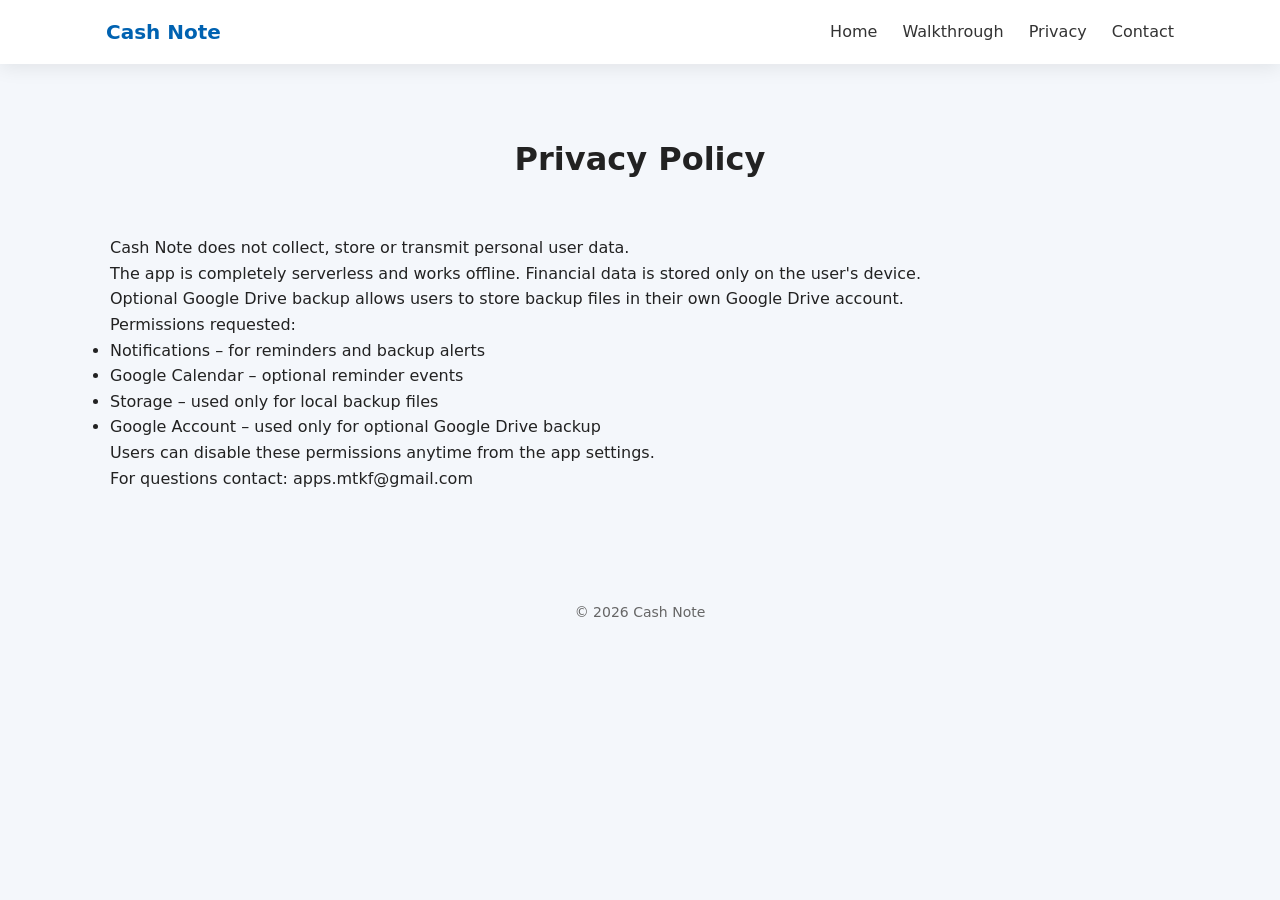
==== privacy.html @ 0a84a0a5 "Privacy policy" ====
<!DOCTYPE html>
<html>
<head>
<meta charset="UTF-8">
<meta name="viewport" content="width=device-width,initial-scale=1">
<title>Privacy Policy - Cash Note</title>
<link rel="stylesheet" href="style.css">
</head>

<body>

<nav>
<div class="nav-container">
<div class="logo">Cash Note</div>

<div class="nav-links">
<a href="index.html">Home</a>
<a href="walkthrough.html">Walkthrough</a>
<a href="privacy.html">Privacy</a>
<a href="mailto:apps.mtkf@gmail.com">Contact</a>
</div>
</div>
</nav>

<section>

<div class="section-title">
<h2>Privacy Policy</h2>
</div>

<p>
Cash Note does not collect, store or transmit personal user data.
</p>

<p>
The app is completely serverless and works offline. Financial data is stored only on the user's device.
</p>

<p>
Optional Google Drive backup allows users to store backup files in their own Google Drive account.
</p>

<p>
Permissions requested:
</p>

<ul>

<li>Notifications – for reminders and backup alerts</li>

<li>Google Calendar – optional reminder events</li>

<li>Storage – used only for local backup files</li>

<li>Google Account – used only for optional Google Drive backup</li>

</ul>

<p>
Users can disable these permissions anytime from the app settings.
</p>

<p>
For questions contact: apps.mtkf@gmail.com
</p>

</section>

<footer>

<p>
© 2026 Cash Note
</p>

</footer>

</body>
</html>
---- style.css ----
*{
margin:0;
padding:0;
box-sizing:border-box;
font-family:system-ui,-apple-system,Segoe UI,Roboto,sans-serif;
}

body{
background:#f4f7fb;
color:#222;
line-height:1.6;
}

/* NAVBAR */

nav{
background:white;
box-shadow:0 4px 18px rgba(0,0,0,.08);
position:sticky;
top:0;
z-index:100;
}

.nav-container{
max-width:1100px;
margin:auto;
display:flex;
justify-content:space-between;
align-items:center;
padding:16px;
}

.logo{
font-weight:700;
font-size:20px;
color:#0062B1;
}

.nav-links a{
margin-left:20px;
text-decoration:none;
color:#333;
font-weight:500;
}

.nav-links a:hover{
color:#0062B1;
}

/* HERO */

.hero{
background:linear-gradient(135deg,#0062B1,#2fa2ff);
color:white;
text-align:center;
padding:90px 20px;
}

.hero h1{
font-size:48px;
margin-bottom:15px;
}

.hero p{
max-width:650px;
margin:auto;
opacity:.95;
}

.play-btn{
display:inline-block;
margin-top:30px;
background:white;
color:#0062B1;
padding:14px 28px;
border-radius:8px;
text-decoration:none;
font-weight:600;
box-shadow:0 6px 20px rgba(0,0,0,.15);
}

/* SECTIONS */

section{
max-width:1100px;
margin:auto;
padding:70px 20px;
}

.section-title{
text-align:center;
margin-bottom:50px;
}

.section-title h2{
font-size:32px;
margin-bottom:8px;
}

/* FEATURES */

.features{
display:grid;
grid-template-columns:repeat(auto-fit,minmax(240px,1fr));
gap:25px;
}

.card{
background:white;
padding:25px;
border-radius:12px;
box-shadow:0 6px 20px rgba(0,0,0,.08);
}

.card h3{
color:#0062B1;
margin-bottom:10px;
}

/* SCREENSHOTS */

.gallery{
display:grid;
grid-template-columns:repeat(auto-fit,minmax(220px,1fr));
gap:30px;
}

.phone{
background:white;
padding:15px;
border-radius:18px;
box-shadow:0 10px 25px rgba(0,0,0,.12);
text-align:center;
}

.phone img{
width:100%;
aspect-ratio:9/16;
border-radius:12px;
object-fit:cover;
background:#ddd;
}

.phone p{
margin-top:10px;
font-size:14px;
}

/* BUTTON */

.btn{
display:inline-block;
background:#0062B1;
color:white;
padding:12px 22px;
border-radius:8px;
text-decoration:none;
font-weight:600;
}

/* FOOTER */

footer{
text-align:center;
padding:40px;
font-size:14px;
color:#666;
}

/* MOBILE */

@media(max-width:600px){

.hero h1{
font-size:36px;
}

.nav-links a{
margin-left:12px;
}

}
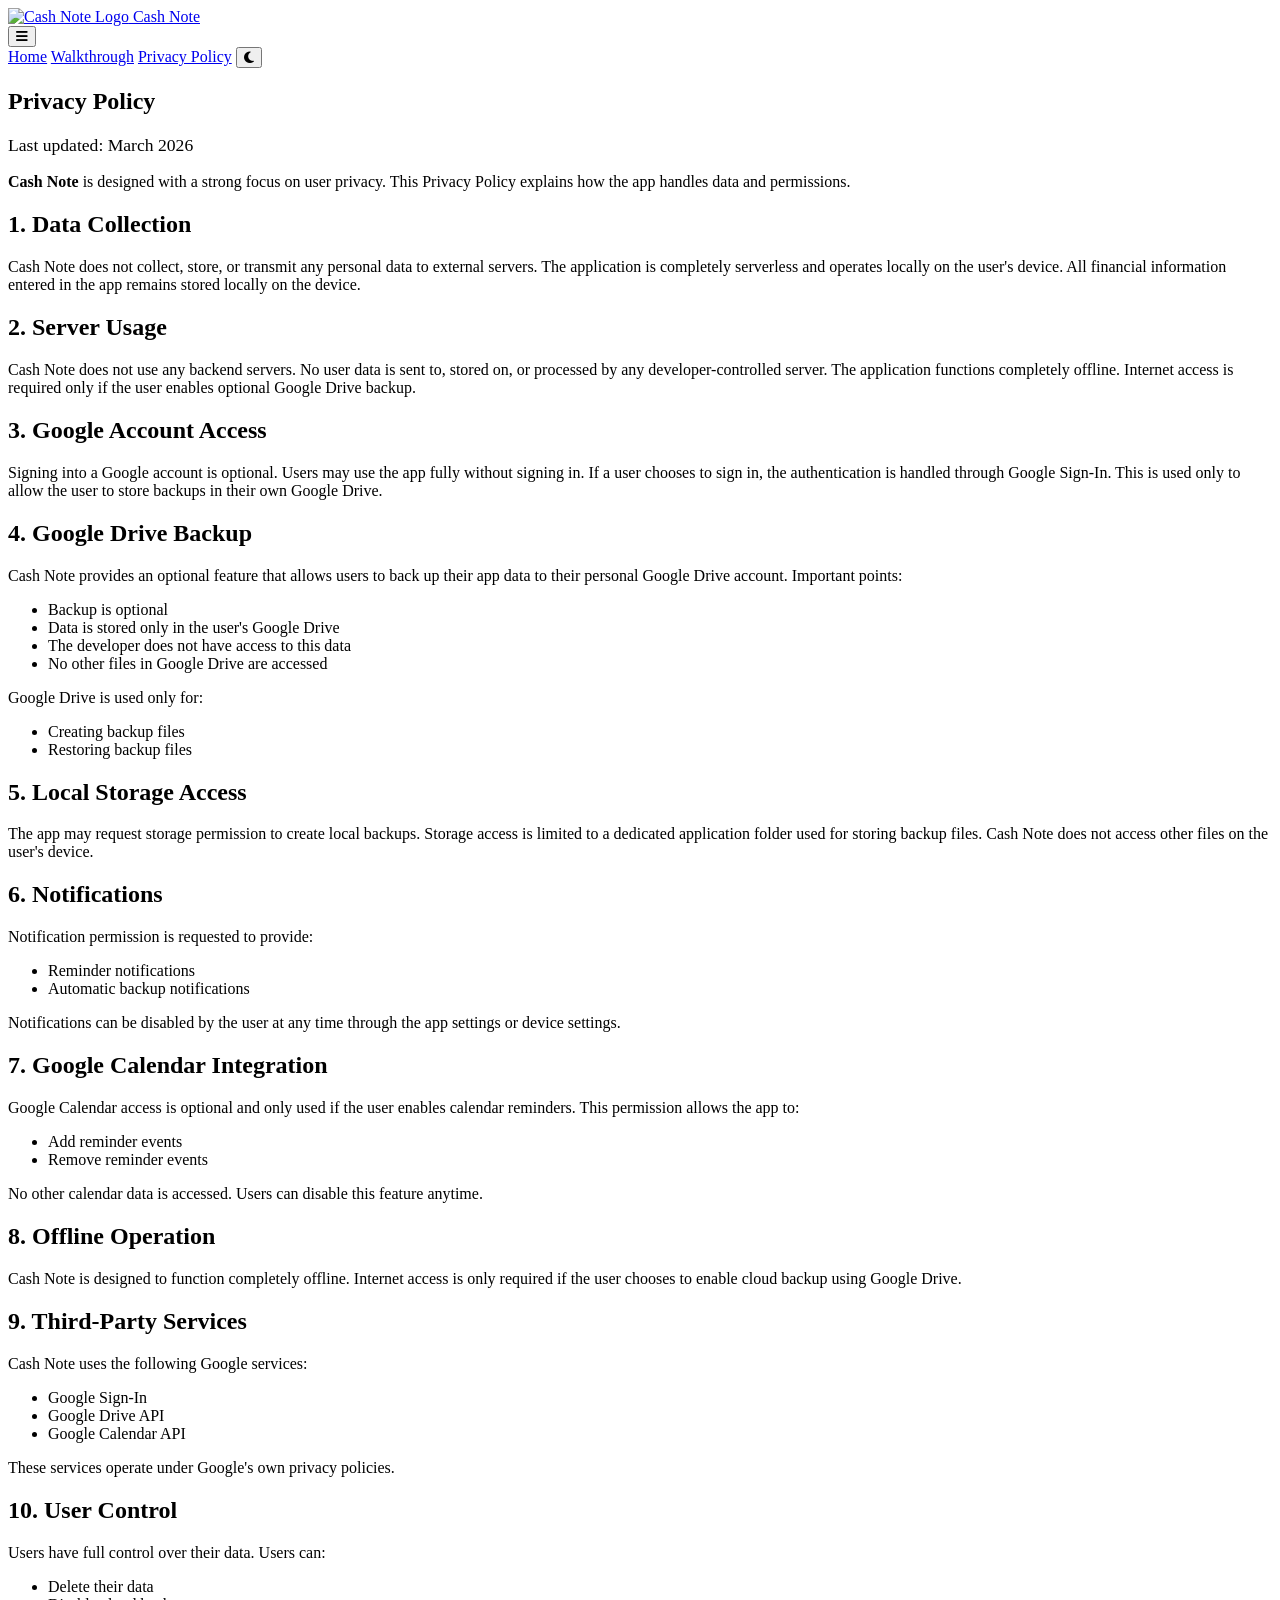
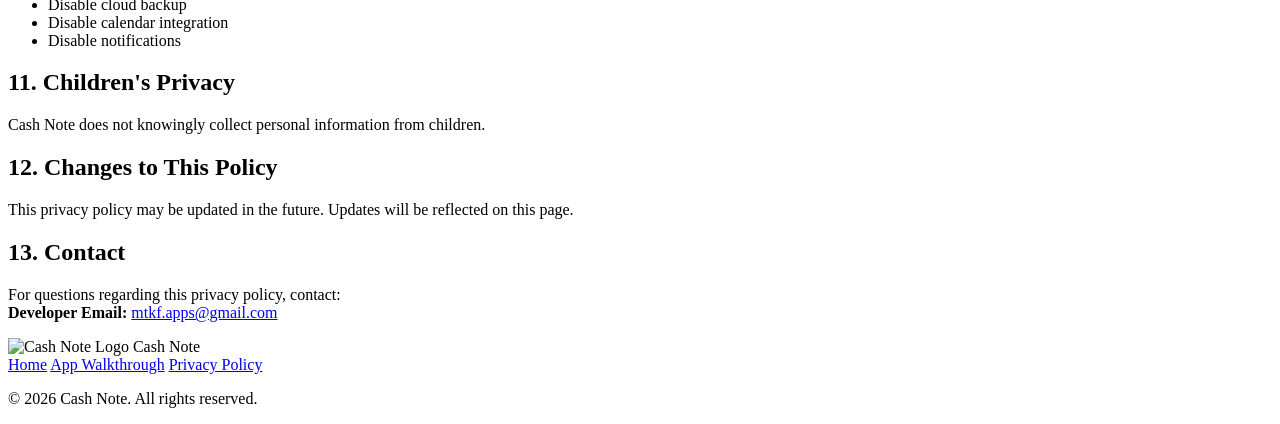
==== commit 737ebe47: "Modern UI" ====
--- a/privacy.html
+++ b/privacy.html
@@ -1,78 +1,147 @@
 <!DOCTYPE html>
-<html>
+<html lang="en">
 <head>
-<meta charset="UTF-8">
-<meta name="viewport" content="width=device-width,initial-scale=1">
-<title>Privacy Policy - Cash Note</title>
-<link rel="stylesheet" href="style.css">
+    <meta charset="UTF-8">
+    <meta name="viewport" content="width=device-width, initial-scale=1.0">
+    <title>Privacy Policy - Cash Note</title>
+    <meta name="description" content="Privacy Policy for Cash Note app. Learn how we protect your data.">
+    <!-- FontAwesome for Icons -->
+    <link rel="stylesheet" href="https://cdnjs.cloudflare.com/ajax/libs/font-awesome/6.4.0/css/all.min.css">
+    <!-- Google Fonts -->
+    <link href="https://fonts.googleapis.com/css2?family=Inter:wght@400;500;600;700;800&display=swap" rel="stylesheet">
+    <link rel="stylesheet" href="css/style.css">
+    <!-- Favicon -->
+    <link rel="icon" type="image/png" href="assets/fevicon.png">
 </head>
-
 <body>
 
-<nav>
-<div class="nav-container">
-<div class="logo">Cash Note</div>
+    <header>
+        <div class="nav-container">
+            <a href="index.html" class="logo">
+                <img src="assets/logo.png" alt="Cash Note Logo">
+                Cash Note
+            </a>
+            
+            <div class="nav-controls">
+                <button class="mobile-menu-btn">
+                    <i class="fa-solid fa-bars"></i>
+                </button>
+            </div>
+            
+            <nav class="nav-links">
+                <a href="index.html">Home</a>
+                <a href="walkthrough.html">Walkthrough</a>
+                <a href="privacy.html" class="active">Privacy Policy</a>
+                <button class="theme-toggle" aria-label="Toggle dark/light mode">
+                    <i class="fa-solid fa-moon"></i>
+                </button>
+            </nav>
+        </div>
+    </header>
 
-<div class="nav-links">
-<a href="index.html">Home</a>
-<a href="walkthrough.html">Walkthrough</a>
-<a href="privacy.html">Privacy</a>
-<a href="mailto:apps.mtkf@gmail.com">Contact</a>
-</div>
-</div>
-</nav>
+    <main>
+        <section class="container">
+            <div class="page-header">
+                <h1>Privacy Policy</h1>
+                <p style="color: var(--text-muted); font-size: 1.1rem;">Last updated: March 2026</p>
+            </div>
 
-<section>
+            <div class="policy-content">
+                <p><strong>Cash Note</strong> is designed with a strong focus on user privacy. This Privacy Policy explains how the app handles data and permissions.</p>
 
-<div class="section-title">
-<h2>Privacy Policy</h2>
-</div>
+                <h2>1. Data Collection</h2>
+                <p>Cash Note does not collect, store, or transmit any personal data to external servers. The application is completely serverless and operates locally on the user's device. All financial information entered in the app remains stored locally on the device.</p>
 
-<p>
-Cash Note does not collect, store or transmit personal user data.
-</p>
+                <h2>2. Server Usage</h2>
+                <p>Cash Note does not use any backend servers. No user data is sent to, stored on, or processed by any developer-controlled server. The application functions completely offline. Internet access is required only if the user enables optional Google Drive backup.</p>
 
-<p>
-The app is completely serverless and works offline. Financial data is stored only on the user's device.
-</p>
+                <h2>3. Google Account Access</h2>
+                <p>Signing into a Google account is optional. Users may use the app fully without signing in. If a user chooses to sign in, the authentication is handled through Google Sign-In. This is used only to allow the user to store backups in their own Google Drive.</p>
 
-<p>
-Optional Google Drive backup allows users to store backup files in their own Google Drive account.
-</p>
+                <h2>4. Google Drive Backup</h2>
+                <p>Cash Note provides an optional feature that allows users to back up their app data to their personal Google Drive account. Important points:</p>
+                <ul>
+                    <li>Backup is optional</li>
+                    <li>Data is stored only in the user's Google Drive</li>
+                    <li>The developer does not have access to this data</li>
+                    <li>No other files in Google Drive are accessed</li>
+                </ul>
+                <p>Google Drive is used only for:</p>
+                <ul>
+                    <li>Creating backup files</li>
+                    <li>Restoring backup files</li>
+                </ul>
 
-<p>
-Permissions requested:
-</p>
+                <h2>5. Local Storage Access</h2>
+                <p>The app may request storage permission to create local backups. Storage access is limited to a dedicated application folder used for storing backup files. Cash Note does not access other files on the user's device.</p>
 
-<ul>
+                <h2>6. Notifications</h2>
+                <p>Notification permission is requested to provide:</p>
+                <ul>
+                    <li>Reminder notifications</li>
+                    <li>Automatic backup notifications</li>
+                </ul>
+                <p>Notifications can be disabled by the user at any time through the app settings or device settings.</p>
 
-<li>Notifications – for reminders and backup alerts</li>
+                <h2>7. Google Calendar Integration</h2>
+                <p>Google Calendar access is optional and only used if the user enables calendar reminders. This permission allows the app to:</p>
+                <ul>
+                    <li>Add reminder events</li>
+                    <li>Remove reminder events</li>
+                </ul>
+                <p>No other calendar data is accessed. Users can disable this feature anytime.</p>
 
-<li>Google Calendar – optional reminder events</li>
+                <h2>8. Offline Operation</h2>
+                <p>Cash Note is designed to function completely offline. Internet access is only required if the user chooses to enable cloud backup using Google Drive.</p>
 
-<li>Storage – used only for local backup files</li>
+                <h2>9. Third-Party Services</h2>
+                <p>Cash Note uses the following Google services:</p>
+                <ul>
+                    <li>Google Sign-In</li>
+                    <li>Google Drive API</li>
+                    <li>Google Calendar API</li>
+                </ul>
+                <p>These services operate under Google's own privacy policies.</p>
 
-<li>Google Account – used only for optional Google Drive backup</li>
+                <h2>10. User Control</h2>
+                <p>Users have full control over their data. Users can:</p>
+                <ul>
+                    <li>Delete their data</li>
+                    <li>Disable cloud backup</li>
+                    <li>Disable calendar integration</li>
+                    <li>Disable notifications</li>
+                </ul>
 
-</ul>
+                <h2>11. Children's Privacy</h2>
+                <p>Cash Note does not knowingly collect personal information from children.</p>
 
-<p>
-Users can disable these permissions anytime from the app settings.
-</p>
+                <h2>12. Changes to This Policy</h2>
+                <p>This privacy policy may be updated in the future. Updates will be reflected on this page.</p>
 
-<p>
-For questions contact: apps.mtkf@gmail.com
-</p>
+                <h2>13. Contact</h2>
+                <p>For questions regarding this privacy policy, contact:<br>
+                <strong>Developer Email:</strong> <a href="mailto:mtkf.apps@gmail.com">mtkf.apps@gmail.com</a></p>
+            </div>
+        </section>
+    </main>
 
-</section>
+    <footer>
+        <div class="container footer-content">
+            <div class="footer-logo">
+                <img src="assets/logo.png" alt="Cash Note Logo">
+                Cash Note
+            </div>
+            
+            <div class="footer-links">
+                <a href="index.html">Home</a>
+                <a href="walkthrough.html">App Walkthrough</a>
+                <a href="privacy.html">Privacy Policy</a>
+            </div>
+            
+            <p class="copyright">&copy; 2026 Cash Note. All rights reserved.</p>
+        </div>
+    </footer>
 
-<footer>
-
-<p>
-© 2026 Cash Note
-</p>
-
-</footer>
-
+    <script src="js/main.js"></script>
 </body>
 </html>
